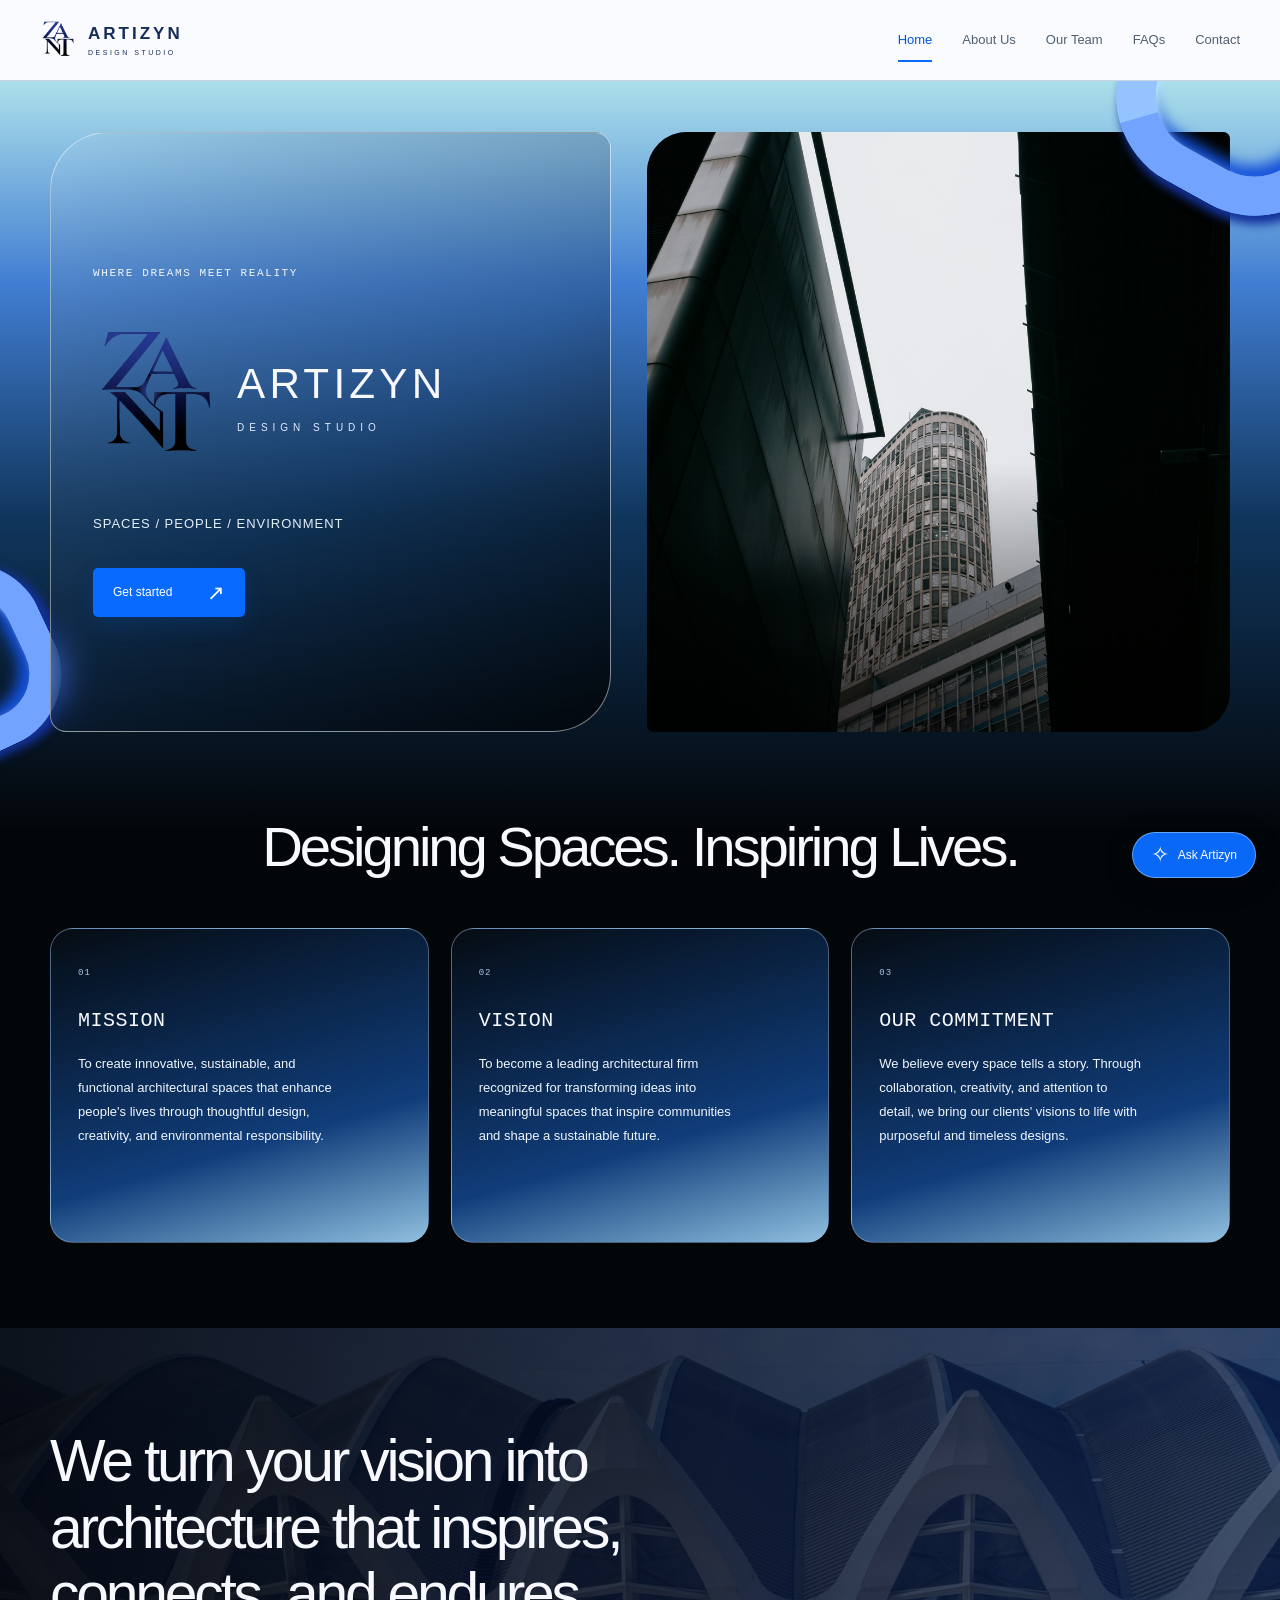
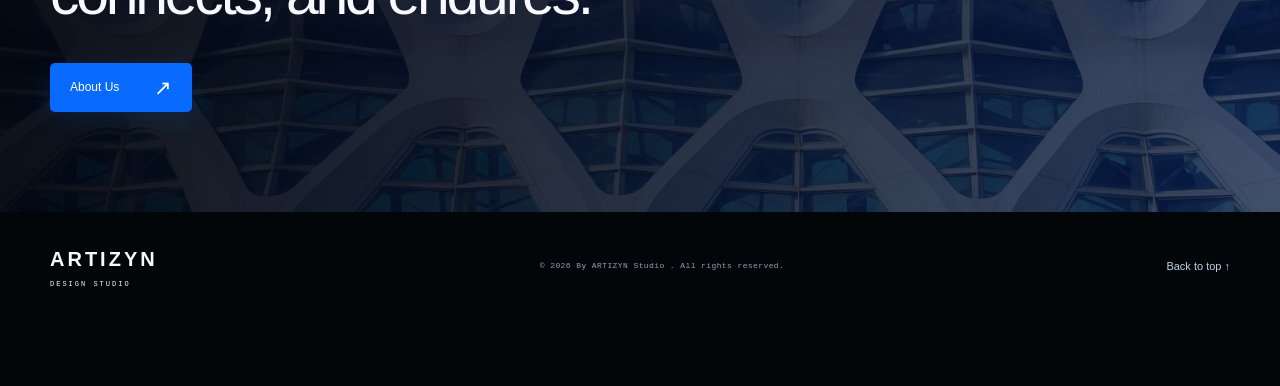
==== index.html @ 1517cb16 "Add files via upload" ====
<!doctype html>
<html lang="en">
<head>
  <meta charset="UTF-8">
  <meta name="viewport" content="width=device-width, initial-scale=1">
  <meta name="description" content="ARTIZYN Design Studio. Designing Spaces. Inspiring Lives.">
  <title>Home | ARTIZYN Design Studio</title>
  <link rel="icon" href="assets/344285221e7c3db9e5a2c0e0a486cc6c.png">
  <link rel="stylesheet" href="styles.css">
  <script src="script.js" defer></script>
</head>
<body>
  <a href="#main" class="skip-link">Skip to content</a>
  <header class="site-header"><div class="nav-wrap">
    <a href="index.html" class="studio-logo" aria-label="ARTIZYN Design Studio home"><img src="assets/344285221e7c3db9e5a2c0e0a486cc6c.png" alt="" class="" loading="eager"><span>ARTIZYN<small>DESIGN STUDIO</small></span></a>
    <button type="button" class="menu-toggle" aria-expanded="false" aria-controls="navigation">Menu <span aria-hidden="true">＋</span></button>
    <nav id="navigation" aria-label="Main navigation"><a href="index.html" class="active" aria-current="page">Home</a><a href="about.html">About Us</a><a href="team.html">Our Team</a><a href="faqs.html">FAQs</a><a href="contact.html">Contact</a></nav>
  </div></header>
  <main id="main">
<section class="hero home-hero"><div class="hero-glow" aria-hidden="true"></div><div class="blue-loop loop-one" aria-hidden="true"></div><div class="blue-loop loop-two" aria-hidden="true"></div>
  <div class="hero-layout container">
    <div class="hero-card"><p class="eyebrow">WHERE DREAMS MEET REALITY</p><div class="studio-wordmark"><img src="assets/344285221e7c3db9e5a2c0e0a486cc6c.png" alt="Artizyn monogram" class="" loading="eager"><div><h1>ARTIZYN</h1><p>DESIGN STUDIO</p></div></div><p class="hero-description">SPACES / PEOPLE / ENVIRONMENT</p><a class="button button-blue" href="about.html">Get started<span aria-hidden="true">↗</span></a></div>
    <figure class="hero-image"><img src="assets/49edb417841aae262f626a16a9c763dc.jpg" alt="Upward view of architecture framed by surrounding buildings" class="" loading="eager"></figure>
  </div>
  <section class="intro container" aria-labelledby="home-intro"><h2 id="home-intro">Designing Spaces. Inspiring Lives.</h2><div class="values-grid">
    <article class="glass-card"><span class="card-number">01</span><h3>MISSION</h3><p>To create innovative, sustainable, and functional architectural spaces that enhance people&#x27;s lives through thoughtful design, creativity, and environmental responsibility.</p></article>
    <article class="glass-card"><span class="card-number">02</span><h3>VISION</h3><p>To become a leading architectural firm recognized for transforming ideas into meaningful spaces that inspire communities and shape a sustainable future.</p></article>
    <article class="glass-card"><span class="card-number">03</span><h3>OUR COMMITMENT</h3><p>We believe every space tells a story. Through collaboration, creativity, and attention to detail, we bring our clients&#x27; visions to life with purposeful and timeless designs.</p></article>
  </div></section>
</section>
<section class="home-statement"><div class="statement-image"><img src="assets/d022414d84f04f4055fe163763dd8db2.jpg" alt="Sculptural architectural facade" class="" loading="lazy"></div><div class="container"><h2>We turn your vision into architecture that inspires, connects, and endures.</h2><a href="about.html" class="button button-blue">About Us <span aria-hidden="true">↗</span></a></div></section>
</main>
  <footer class="container site-footer"><a href="index.html" class="footer-wordmark">ARTIZYN<span>DESIGN STUDIO</span></a><p>© 2026 By ARTIZYN Studio . All rights reserved.</p><a href="#main" class="back-top">Back to top ↑</a></footer>
  <div class="assistant-panel" id="assistant-panel" hidden><div class="assistant-header"><strong>Artizyn</strong><button id="assistant-close" type="button" aria-label="Close Artizyn assistant">×</button></div><iframe id="assistant-frame" title="Artizyn AI Agent and Design Helper" data-src="https://agent.jotform.com/01a19ae77b0070008f9f59770c9044ddc008/canva-chatbot-bubble" referrerpolicy="strict-origin-when-cross-origin"></iframe><a href="https://agent.jotform.com/01a19ae77b0070008f9f59770c9044ddc008/canva-chatbot-bubble" target="_blank" rel="noopener noreferrer" class="assistant-link">Open assistant in a new tab ↗</a></div>
  <button class="assistant-toggle" id="assistant-toggle" type="button" aria-expanded="false" aria-controls="assistant-panel"><span aria-hidden="true">✧</span> Ask Artizyn</button>
  <dialog id="project-dialog" aria-labelledby="dialog-title"><div class="dialog-header"><h2 id="dialog-title">Selected Works</h2><button id="dialog-close" type="button" aria-label="Close project image">Close ×</button></div><img id="dialog-image" alt=""><p id="dialog-address"></p></dialog>
</body>
</html>
---- styles.css ----
@charset "UTF-8";
:root{--black:#030609;--blue:#086aff;--ice:#b4e4ee;--white:#f7f9ff;--muted:#a5b5c8;--line:#ffffff26;--font:Arial,Helvetica,sans-serif;--mono:'Courier New',monospace}
*{box-sizing:border-box}html{scroll-behavior:smooth;scroll-padding-top:85px}body{margin:0;background:var(--black);color:var(--white);font-family:var(--font);font-size:15px;line-height:1.7}button,input,textarea,select{font:inherit}button,a{-webkit-tap-highlight-color:transparent}button{cursor:pointer;touch-action:manipulation}a{color:inherit;text-decoration:none}a:focus-visible,button:focus-visible,summary:focus-visible,input:focus-visible,select:focus-visible,textarea:focus-visible{outline:3px solid #82c8ff;outline-offset:5px}img{display:block;max-width:100%}p,h1,h2,h3,figure{margin:0}button{color:inherit}h1,h2,h3{line-height:1.05;letter-spacing:-.055em;font-weight:400}h2{font-size:clamp(42px,4.6vw,66px)}strong{font-weight:700}.container{width:min(1180px,calc(100% - 100px));margin-inline:auto}.eyebrow{font-family:var(--mono);font-size:10px;letter-spacing:1.6px;line-height:1.5}.small-line{width:24px;height:1px;background:#c8f0ff;display:inline-block;vertical-align:middle;margin-right:8px}.site-header{height:80px;position:sticky;top:0;z-index:30;background:#f9fbff;color:#122032;box-shadow:0 1px 0 #c8d4df}.nav-wrap{width:min(1280px,calc(100% - 80px));height:100%;margin:auto;display:flex;align-items:center;justify-content:space-between;gap:25px}.logo{font-size:29px;font-weight:700;letter-spacing:-1.5px;line-height:1}.logo span{color:var(--blue)}nav{display:flex;align-items:center;gap:30px}nav a{font-size:13px;color:#506071;position:relative}nav a:hover,nav a.active{color:#0057d4}nav a.active:not(.nav-contact)::after{content:'';position:absolute;bottom:-11px;left:0;right:0;height:2px;background:var(--blue)}nav a.nav-contact{padding:11px 18px;border:1px solid #bac8d9;color:#14263d}nav a.nav-contact span{margin-left:16px}.menu-toggle{display:none}.hero{position:relative;isolation:isolate;overflow:hidden;padding-top:52px}.hero-glow{position:absolute;z-index:-2;top:0;left:0;right:0;height:780px;background:linear-gradient(180deg,#ade0eb 0%,#417ed2 26%,#10365d 56%,#030609 96%)}.hero-layout{display:grid;grid-template-columns:1fr 1.04fr;gap:36px;position:relative;z-index:1}.hero-card{border:1px solid #ffffff7d;background:linear-gradient(145deg,#d7f1ff27,#122c4a50 55%,#000a);border-radius:58px 16px 58px 16px;padding:43px 42px 25px;display:flex;flex-direction:column;align-items:flex-start;backdrop-filter:blur(15px);min-width:0}.hero h1{font-size:clamp(55px,5.8vw,85px);margin-top:35px;line-height:1.02;letter-spacing:-.06em}.hero h1 strong{display:block}.hero-description{font-size:16px;margin-top:26px;line-height:1.6;color:#e1effb}.button{display:inline-flex;align-items:center;justify-content:space-between;gap:35px;padding:14px 20px;min-height:48px;border:0;font-size:12px;border-radius:5px}.button-blue{background:var(--blue);color:#fff;box-shadow:0 8px 25px #0064ff20}.button:hover{background:#2a83ff}.button span{font-size:21px;line-height:1}.hero .button{margin-top:33px}.hero-bottom{display:flex;align-items:center;justify-content:space-between;width:100%;margin-top:45px;padding-top:18px;border-top:1px solid #ffffff30;font-family:var(--mono);font-size:8px;letter-spacing:1px;color:#c1d4e6}.hero-bottom>span:last-child{font-size:22px}.hero-image{position:relative;min-height:525px;max-height:620px;overflow:hidden;border-radius:40px 7px 40px 7px;background:#122335}.hero-image img{width:100%;height:100%;object-fit:cover;object-position:50% 45%}.hero-image::after{content:'';position:absolute;inset:55% 0 0;background:linear-gradient(transparent,#000b)}.hero-image figcaption{position:absolute;bottom:25px;left:25px;right:25px;z-index:1;font-family:var(--mono);font-size:8px;letter-spacing:1px;display:flex;justify-content:space-between;gap:10px}.blue-loop{width:205px;height:205px;border:39px solid #72a4ff;border-radius:40%;position:absolute;z-index:2;transform:rotate(29deg);box-shadow:inset 5px 5px 8px #c3edff,inset -8px -8px 14px #1451db,7px 6px 10px #13329d;border-top-color:#a1c8ff;border-left-color:#95c3ff;pointer-events:none}.loop-one{top:-113px;right:-85px;width:240px;height:240px}.loop-two{top:490px;left:-135px;transform:rotate(-25deg);width:190px;height:190px;border-width:32px;z-index:0}.intro{padding-top:96px;padding-bottom:85px;text-align:center}.intro>.eyebrow{color:#96b1ce;font-size:9px}.intro h2{margin-top:22px;font-size:clamp(38px,4.4vw,62px)}.blue-text{color:#8bc5ff}.section-intro{max-width:500px;margin:24px auto 0;color:var(--muted);font-size:14px;line-height:1.8}.values-grid{display:grid;grid-template-columns:repeat(3,1fr);gap:22px;margin-top:52px;text-align:left}.glass-card{padding:28px 27px 22px;border:1px solid #a4c1df70;border-radius:23px;background:linear-gradient(164deg,#11274230,#103d7a 65%,#8fbfdf);min-height:315px;position:relative}.card-number{font-family:var(--mono);font-size:9px;letter-spacing:1px;color:#a5c6ee}.glass-card h3{font-size:26px;line-height:1.15;letter-spacing:-.03em;margin-top:26px}.glass-card p{font-size:12px;line-height:1.85;margin-top:20px;color:#eff6ff;max-width:265px}.card-arrow{display:block;text-align:right;margin-top:22px;font-size:21px}.services-banner{position:relative;isolation:isolate;overflow:hidden;min-height:420px;display:flex;align-items:center;border-top:1px solid #273a51;border-bottom:1px solid #3c6980}.facade-background{position:absolute;z-index:-2;inset:0;width:100%;height:100%;object-fit:cover;object-position:center 50%}.services-banner::after{content:'';position:absolute;z-index:-1;inset:0;background:linear-gradient(90deg,#03101be0,#0b2a569c 50%,#07111aa6)}.banner-inner{display:grid;grid-template-columns:1fr 1.4fr .7fr;gap:65px;align-items:center;padding-block:45px}.process-photo{height:245px;width:100%;object-fit:cover;border-radius:24px 65px 24px 65px;transform:rotate(-3deg);border:1px solid #b6d5e9a0}.banner-inner h2{font-size:clamp(50px,6vw,80px);margin-top:15px}.banner-inner>div>p:last-child{margin-top:20px;color:#d3e6f8;font-family:var(--mono);font-size:12px}.outline-cross{position:relative;width:115px;height:200px;background:linear-gradient(#edfaff44,#1c87ff1f);border:1px solid #b7d7f8a6;border-radius:24px;transform:rotate(15deg)}.outline-cross::before{content:'';position:absolute;width:200px;height:100px;top:49px;left:-44px;background:linear-gradient(#b8d9ff5c,#1262ba30);border:1px solid #bbdcff88;border-radius:20px}.services-content{padding-block:65px 80px}.section-topline{display:flex;justify-content:space-between;gap:20px;font-family:var(--mono);font-size:9px;letter-spacing:1px;border-top:1px solid var(--line);padding-top:17px;color:#9eafc3}.service-layout{display:grid;grid-template-columns:1fr 1fr;gap:70px;margin-top:40px}.service-selector h2{font-size:43px}.service-buttons{display:flex;flex-direction:column;gap:14px;margin-top:38px}.service-button{display:flex;align-items:center;gap:16px;justify-content:flex-start;background:#101a27;color:#b9c7d8;border:1px solid #293e58;padding:16px 19px;font-size:12px;border-radius:30px;text-align:left;min-height:55px}.service-button>span:first-child{font-family:var(--mono);font-size:9px;opacity:.7}.service-button>span:last-child{margin-left:auto;font-size:18px}.service-button.active,.service-button:hover{background:linear-gradient(100deg,#1562e4,#64a6ef);color:#fff;border-color:#a8cfff}.service-detail{border:1px solid #263d54;border-radius:24px;overflow:hidden;background:#091420;min-width:0}.service-detail>img{width:100%;height:230px;object-fit:cover}.service-detail-copy{padding:25px}.service-detail-copy .eyebrow{font-size:9px;color:#a9cfff}.service-detail h3{font-size:27px;margin-top:13px;letter-spacing:-.025em}.service-detail-copy>p:not(.eyebrow){font-size:12px;color:#acbfd3;line-height:1.8;margin-top:16px;min-height:87px}.text-link{display:inline-flex;align-items:center;gap:30px;font-size:12px;border-bottom:1px solid #7fa7d2;padding-bottom:6px;margin-top:22px}.text-link:hover{color:#9dcaff}.team-section{background:linear-gradient(180deg,#a7dce8 0,#397ed6 24%,#12335b 60%,#030609 98%);padding-block:55px 65px}.team-section .section-topline{border-color:#ffffff50;color:#e1f2ff}.section-heading{display:flex;justify-content:space-between;align-items:flex-end;margin-top:30px;gap:25px}.section-heading>p{font-size:12px;color:#deecfa}.team-grid{display:grid;grid-template-columns:repeat(4,1fr);gap:25px;margin-top:40px}.team-portrait{height:235px;position:relative;overflow:hidden;border-radius:26px 26px 5px 5px;background:linear-gradient(145deg,#c4e4ff,#397bde 65%,#13366f);border:1px solid #b5daff8c;display:grid;place-items:center}.team-portrait::after{content:'';position:absolute;width:145px;height:145px;border:1px solid #ffffff3a;border-radius:40%;transform:rotate(45deg);bottom:-75px;left:-45px}.team-monogram{font-size:100px;color:#ffffffd1;font-weight:400;letter-spacing:-.07em;line-height:1}.member-number{position:absolute;bottom:17px;left:18px;font-size:8px;font-family:var(--mono);letter-spacing:1px;color:#e3f3ff}.portrait-two{background:linear-gradient(145deg,#c9d3ff,#657bdd 65%,#253d85)}.portrait-three{background:linear-gradient(145deg,#bae8eb,#2e9fbb 65%,#125169)}.portrait-four{background:linear-gradient(145deg,#c5d8ff,#558ed7 65%,#1d3c76)}.team-card h3{font-size:20px;line-height:1.2;letter-spacing:-.03em;margin-top:20px}.team-card>p{color:#adbed2;font-size:12px;margin-top:7px}.faq-section{padding-block:70px 90px}.faq-layout{display:grid;grid-template-columns:.8fr 1.2fr;gap:100px}.faq-layout .eyebrow{color:#90aeca;font-size:9px}.faq-layout h2{margin-top:23px;font-size:56px}.faq-intro{font-size:13px;color:var(--muted);margin-top:25px}.faq-list{border-top:1px solid var(--line)}details{border-bottom:1px solid var(--line)}summary{cursor:pointer;display:flex;align-items:center;justify-content:space-between;gap:25px;padding:23px 0;font-size:14px;line-height:1.6;list-style:none}summary::-webkit-details-marker{display:none}.faq-icon{font-size:25px;color:#9bc8ff;flex-shrink:0}details[open] .faq-icon{transform:rotate(45deg)}details p{color:var(--muted);font-size:12px;line-height:1.9;padding:0 35px 24px 0;max-width:550px}.contact-section{position:relative;isolation:isolate;overflow:hidden;border-top:1px solid #304868;background:linear-gradient(145deg,#091929,#124fa8 55%,#9ccfdf);padding-block:70px}.contact-layout{display:grid;grid-template-columns:1fr 1fr;gap:85px;align-items:start}.contact-copy .eyebrow{font-size:9px;color:#b8d8f9}.contact-copy h2{font-size:clamp(45px,4.8vw,67px);line-height:1.05;margin-top:25px}.contact-copy>p:not(.eyebrow){font-size:13px;color:#c5dbf2;line-height:1.9;margin-top:25px}.contact-meta{font-family:var(--mono);font-size:9px;display:flex;flex-direction:column;gap:4px;color:#b7d2ef;margin-top:42px}.contact-copy p.contact-note{font-size:11px;max-width:290px;margin-top:35px;color:#d3e2f3}.contact-loop{left:-130px;bottom:-170px;z-index:-1;width:350px;height:350px;opacity:.35}.contact-form-wrap{background:#06162de6;border:1px solid #b1d5ff70;backdrop-filter:blur(10px);border-radius:28px;padding:32px;min-width:0}.contact-form-wrap h3{font-size:27px;letter-spacing:-.03em;margin-bottom:28px}.form-row{display:grid;grid-template-columns:1fr 1fr;gap:14px}.field{margin-bottom:18px;min-width:0}.field label{display:block;font-size:11px;color:#d2e6fd;margin-bottom:7px}.field label span{color:#8ebfff}.field input,.field select,.field textarea{width:100%;min-width:0;display:block;background:#071c34;border:1px solid #3f638c;border-radius:5px;padding:11px 12px;color:#f4f8ff;font-size:12px;min-height:43px}.field input::placeholder,.field textarea::placeholder{color:#9cb2ca;opacity:1}.field textarea{resize:vertical;min-height:115px}.field select option{color:#fff;background:#071c34}.contact-form-wrap .button{width:100%}.form-note{font-size:10px;color:#b4c7dc;line-height:1.8;margin-top:14px}.enquiry-result[hidden],.draft-actions a[hidden]{display:none}.enquiry-result{border-top:1px solid #426487;margin-top:25px;padding-top:25px}.enquiry-result .eyebrow{font-size:9px;color:#a6cfff}.enquiry-result h3{margin:12px 0}.enquiry-result>p:not(.eyebrow){font-size:12px;color:#bed2e7}.enquiry-result pre{font-family:var(--mono);font-size:11px;white-space:pre-wrap;overflow-wrap:anywhere;background:#030f22;padding:18px;border-radius:6px;color:#d6e7fa;max-height:300px;overflow:auto}.draft-actions{display:flex;gap:9px;flex-wrap:wrap}.draft-actions>button,.draft-actions>a{padding:8px 12px;border:1px solid #718dac;background:transparent;color:#fff;font-size:11px;min-height:40px;border-radius:5px}.enquiry-result #draft-status{font-size:10px;margin-top:12px}footer{display:flex;align-items:center;justify-content:space-between;gap:25px;padding-block:30px}footer .logo{font-size:26px}footer>p{font-family:var(--mono);font-size:8px;color:#8fa2b7;letter-spacing:1px}footer>p>span{margin:0 10px}.back-top{font-size:11px;color:#bad1e9}.skip-link{position:fixed;top:-100px;left:20px;z-index:100;background:white;color:#0648b3;padding:12px 20px}.skip-link:focus{top:10px}
@media(min-width:1500px){.hero-layout{gap:50px}.hero-card{padding-top:50px}.hero h1{font-size:86px}}
@media(max-width:1100px){.container{width:calc(100% - 60px)}.nav-wrap{width:calc(100% - 60px)}nav{gap:22px}.hero-layout{gap:25px}.hero-card{padding:35px 30px 23px}.hero h1{font-size:68px}.hero .eyebrow{font-size:8px}.hero-image{min-height:500px}.hero-bottom{font-size:7px}.hero-image figcaption{font-size:7px}.service-layout{gap:35px}.service-selector h2{font-size:38px}.team-grid{gap:18px}.team-portrait{height:200px}.team-card h3{font-size:18px}.faq-layout{gap:55px}.contact-layout{gap:45px}.contact-form-wrap{padding:26px}.banner-inner{gap:40px}.outline-cross{transform:scale(.8) rotate(15deg)}}
@media(max-width:760px){html{scroll-padding-top:85px}.container{width:calc(100% - 36px)}.site-header{height:70px}.nav-wrap{width:calc(100% - 36px)}.logo{font-size:27px}.menu-toggle{display:flex;align-items:center;gap:14px;border:1px solid #b0bfd1;background:none;color:#182e4b;font-size:12px;padding:7px 10px;min-height:38px}nav{display:none;position:absolute;top:70px;left:0;right:0;background:#f9fbff;padding:12px 18px 22px;box-shadow:0 10px 20px #0003;gap:0}nav.open{display:flex;flex-direction:column;align-items:stretch}nav a{font-size:14px;padding:12px}nav a.active:not(.nav-contact)::after{display:none}nav a.nav-contact{margin-top:7px;padding:12px}.hero{padding-top:25px}.hero-glow{height:1000px}.hero-layout{grid-template-columns:1fr;gap:22px}.hero-card{border-radius:40px 12px 40px 12px;padding:31px 26px 22px;backdrop-filter:none}.hero h1{font-size:clamp(52px,13.7vw,76px);margin-top:27px}.hero .eyebrow{font-size:8px;letter-spacing:1px}.hero-description{font-size:15px;margin-top:22px}.hero .button{margin-top:26px}.hero-bottom{margin-top:28px;font-size:7px}.hero-image{height:365px;min-height:0;border-radius:30px 7px 30px 7px}.hero-image img{object-position:50% 50%}.hero-image figcaption{left:20px;right:20px;bottom:20px;font-size:7px}.loop-one{width:140px;height:140px;right:-90px;top:-70px;border-width:24px}.loop-two{top:780px;width:130px;height:130px;left:-98px;border-width:23px}.intro{padding-top:58px;padding-bottom:50px}.intro>.eyebrow{font-size:8px}.intro h2{font-size:39px;margin-top:20px}.section-intro{font-size:13px;margin-top:20px;max-width:320px}.values-grid{grid-template-columns:1fr;gap:17px;margin-top:32px}.glass-card{padding:25px;min-height:0}.glass-card h3{font-size:27px;margin-top:22px}.glass-card h3 br{display:none}.glass-card p{max-width:none;font-size:12px;margin-top:16px}.card-arrow{margin-top:12px}.services-banner{min-height:440px}.banner-inner{grid-template-columns:1fr 1.6fr;gap:20px;padding-block:40px}.process-photo{height:200px;border-radius:20px 40px 20px 40px}.banner-inner .eyebrow{font-size:8px}.banner-inner h2{font-size:48px}.banner-inner>div>p:last-child{font-size:10px}.outline-cross{display:none}.services-content{padding-block:40px 50px}.section-topline{font-size:8px;letter-spacing:.7px;gap:15px}.section-topline>span:last-child{text-align:right}.service-layout{grid-template-columns:1fr;gap:25px;margin-top:30px}.service-selector h2{font-size:38px}.service-buttons{margin-top:28px;gap:11px}.service-button{font-size:12px;gap:12px;padding:14px 16px}.service-detail>img{height:230px}.service-detail-copy{padding:24px}.service-detail-copy>p:not(.eyebrow){min-height:0}.team-section{padding-block:40px}.section-heading{display:block;margin-top:27px}.section-heading h2{font-size:42px}.section-heading>p{font-size:12px;margin-top:16px}.team-grid{grid-template-columns:1fr 1fr;gap:28px 15px;margin-top:30px}.team-portrait{height:180px;border-radius:22px 22px 5px 5px}.team-monogram{font-size:83px}.member-number{font-size:7px;left:13px;bottom:12px}.team-card h3{font-size:17px;margin-top:14px;line-height:1.3;overflow-wrap:anywhere}.team-card>p{font-size:11px;margin-top:5px}.faq-section{padding-block:45px 50px}.faq-layout{grid-template-columns:1fr;gap:30px}.faq-layout h2{font-size:46px;margin-top:20px}.faq-intro{margin-top:20px}.faq-layout>.faq-list{margin-top:5px}summary{padding-block:21px;font-size:13px;gap:20px}details p{font-size:12px;padding-right:10px}.contact-section{padding-block:45px}.contact-layout{grid-template-columns:1fr;gap:35px}.contact-copy h2{font-size:48px}.contact-copy>p:not(.eyebrow){font-size:13px;margin-top:22px}.contact-meta{margin-top:26px}.contact-copy p.contact-note{max-width:none;margin-top:22px}.contact-form-wrap{padding:24px 20px;border-radius:23px}.contact-form-wrap h3{font-size:27px}.form-row{grid-template-columns:1fr;gap:0}.field input,.field select,.field textarea{font-size:16px}.field label{font-size:12px}.contact-loop{opacity:.15}footer{flex-wrap:wrap;padding-block:25px;gap:20px}footer>p{order:3;width:100%;font-size:7px;line-height:1.8}footer>p>span{margin:0 6px}.back-top{margin-left:auto}}
@media(prefers-reduced-motion:reduce){html{scroll-behavior:auto}*,*::before,*::after{animation:none!important;transition:none!important}}

/* Artizyn content integrated with the original Architrexx visual system. */
.studio-logo{display:flex;align-items:center;gap:12px;color:#162c58;line-height:1;flex-shrink:0}.studio-logo>img{height:46px;width:36px;object-fit:contain}.studio-logo>span{font-size:17px;letter-spacing:3px;font-weight:600}.studio-logo small{display:block;font-size:7px;letter-spacing:2.5px;margin-top:7px;font-weight:400}.home-hero .hero-card{justify-content:center;min-height:540px}.home-hero .hero-card>.eyebrow{font-size:11px;color:#f1f7ff}.studio-wordmark{display:flex;align-items:center;gap:18px;width:100%;margin:35px 0 12px}.studio-wordmark>img{width:126px;height:160px;object-fit:contain}.home-hero h1{font-size:clamp(32px,3.3vw,46px);letter-spacing:.1em;line-height:1.3;margin:0}.studio-wordmark>div>p{font-size:10px;letter-spacing:5px;color:#e0edff;margin-top:7px}.home-hero .hero-description{font-size:13px;letter-spacing:1px}.home-hero .hero-image{max-height:600px}.home-hero .intro{padding-top:85px}.home-hero .intro h2{max-width:850px;margin:0 auto}.home-hero .glass-card h3{font-family:var(--mono);font-size:20px;letter-spacing:.025em}.home-hero .glass-card p{font-size:13px}.home-statement{position:relative;isolation:isolate;padding:100px 0;overflow:hidden}.statement-image{position:absolute;inset:0;z-index:-2}.statement-image img{height:100%;width:100%;object-fit:cover}.home-statement::after{content:'';position:absolute;inset:0;z-index:-1;background:linear-gradient(90deg,#020710ef,#071e44b3)}.home-statement h2{max-width:800px;line-height:1.13}.home-statement .button{margin-top:35px}.site-footer{padding-bottom:95px}.footer-wordmark{font-size:20px;font-weight:600;letter-spacing:3px}.footer-wordmark>span{display:block;font-family:var(--mono);font-size:7px;letter-spacing:2px;font-weight:400;margin-top:3px}.site-footer>p{max-width:470px;line-height:1.7;letter-spacing:.4px}.about-banner{position:relative;isolation:isolate;overflow:hidden;padding:80px 0 90px}.about-background{position:absolute;inset:0;z-index:-2}.about-background img{width:100%;height:100%;object-fit:cover}.about-banner::after{content:'';position:absolute;inset:0;z-index:-1;background:linear-gradient(90deg,#03101beb,#0a3164c7)}.about-banner h1{font-size:clamp(48px,5.6vw,78px);max-width:850px;line-height:1.05;margin-top:23px}.about-story{max-width:665px;color:#e1edfb;font-size:16px;line-height:1.9;margin-top:30px}.about-banner .button{margin-top:30px}.packages-section{padding:65px 0 75px;background:linear-gradient(180deg,#030609,#0b2f66 60%,#1c579a)}.packages-section .section-heading{align-items:flex-start}.packages-section .section-heading>p{max-width:360px;font-size:13px}.package-grid{display:grid;grid-template-columns:repeat(3,1fr);gap:24px;margin-top:40px}.package-card{padding:30px;border:1px solid #a6c7e27d;border-radius:22px;background:linear-gradient(145deg,#1a4b9f30,#83b4dd40);display:flex;flex-direction:column}.package-card h3{font-family:var(--mono);font-size:17px;letter-spacing:.4px}.package-card ul{font-size:13px;color:#d8e9ff;padding-left:18px;line-height:1.9;margin:30px 0 10px}.package-card li+li{margin-top:10px}.package-card .text-link{align-self:flex-start;margin-top:auto;padding-top:25px}.selected-section{padding:60px 0 70px}.selected-section h2{margin-top:30px}.work-grid{display:grid;grid-template-columns:repeat(3,1fr);gap:27px;margin-top:40px}.work-category-image{position:relative;display:block;border-radius:22px;overflow:hidden;background:#152333}.work-category-image img{height:290px;width:100%;object-fit:cover;transition:transform .3s}.work-category-image:hover img{transform:scale(1.03)}.work-category-image>span{position:absolute;bottom:16px;right:16px;background:#066aff;width:38px;height:38px;border-radius:50%;display:grid;place-items:center;font-size:21px}.work-category h3{font-size:25px;margin-top:23px}.work-category p{color:#b2c1d4;font-size:13px;line-height:1.9;margin-top:18px}.team-page{position:relative;isolation:isolate;padding-top:60px;padding-bottom:75px}.team-background{position:absolute;inset:0;z-index:-1;opacity:.17;overflow:hidden}.team-background img{width:100%;height:100%;object-fit:cover}.team-page h1{font-size:clamp(52px,6vw,80px);margin-top:24px}.team-page .team-grid{margin-top:45px}.team-page .team-portrait{height:270px;border-radius:110px 110px 4px 4px}.team-portrait>img{width:100%;height:100%;object-fit:contain;object-position:bottom;position:relative;z-index:1}.team-card h2{font-size:23px;line-height:1.3;letter-spacing:-.03em;margin-top:24px}.team-page .team-card>p{font-size:13px;color:#e0eafb;line-height:1.9;margin-top:15px}.studio-insights{padding:55px 0 70px}.insights-lead{font-size:23px;line-height:1.6;max-width:900px;margin-top:35px}.studio-insights>p:not(.insights-lead){color:#adbed2;font-size:14px;margin-top:20px}.studio-insights video{display:block;margin-top:35px;width:100%;max-height:620px;background:#091321;border-radius:24px}.testimonials-section{padding:65px 0 75px;background:linear-gradient(180deg,#86bde0,#175bb9 40%,#061222 95%)}.testimonials-section h1{font-size:clamp(42px,5vw,68px);max-width:1100px;margin-top:25px;line-height:1.1}.quotes-grid{display:grid;grid-template-columns:repeat(3,1fr);gap:32px;margin-top:42px}.quote-card{border-top:1px solid #b5d9ff80;padding-top:10px}.quote-mark{font-family:Georgia,serif;font-size:72px;line-height:1;color:#b8d9ff}.quote-card blockquote{margin:0;font-size:14px;line-height:1.95;color:#ecf4ff}.quote-card figcaption{font-size:11px;font-family:var(--mono);font-weight:600;margin-top:24px;color:#b7d7ff}.faq-layout h2{font-size:48px;line-height:1.1}.faq-layout .text-link{line-height:1.7;gap:15px}.faq-contacts{background:#0b1d35;padding:48px 0}.faq-contacts h2{font-size:35px;max-width:750px}.faq-contact-grid{display:grid;grid-template-columns:1fr 1.1fr .6fr;gap:35px;margin-top:35px;font-size:13px;color:#c7e1ff;line-height:2}.faq-contacts .text-link{margin-top:30px}.faq-cta{display:grid;grid-template-columns:1fr 1fr;gap:65px;align-items:center;padding-block:70px}.faq-cta h2{font-size:60px;line-height:1.1}.faq-cta .button{margin-top:30px}.faq-cta>img{width:100%;height:370px;object-fit:cover;border-radius:30px}.contact-page{min-height:650px;padding-top:65px}.contact-page h1{font-size:clamp(48px,5.6vw,76px);margin-top:25px;line-height:1.05}.contact-information{margin-top:40px;font-size:16px;color:#edf4ff;line-height:1.8}.contact-information>p{max-width:390px;margin-bottom:28px}.contact-information>a{display:block;width:fit-content;font-size:14px}.contact-email{margin-top:25px;overflow-wrap:anywhere}.social-links{display:flex;flex-wrap:wrap;gap:10px 20px;margin-top:30px}.social-links>a{font-size:11px;border-bottom:1px solid #9cc7f87a}.contact-page .contact-form-wrap>form>h2{font-size:32px}.form-intro{color:#c4d8ef;font-size:12px;margin-top:12px;margin-bottom:25px;overflow-wrap:anywhere}.bible-quote{padding-block:65px;text-align:center;max-width:900px}.bible-quote blockquote{font-family:Georgia,serif;font-size:27px;line-height:1.5;margin:0}.bible-quote>p{margin-top:20px;color:#a9bfd5;font-size:13px}.portfolio-intro{padding:35px 0 30px}.portfolio-intro>.text-link{margin-top:0}.portfolio-intro>.eyebrow{margin-top:40px;color:#8cb5e7}.portfolio-intro h1{font-size:clamp(62px,7vw,94px);margin-top:16px}.portfolio-intro>p:not(.eyebrow){color:#afc3dd;font-size:16px;max-width:850px;margin-top:25px}.portfolio-tabs{display:flex;justify-content:flex-start;gap:10px;margin-top:30px;flex-wrap:wrap}.portfolio-tabs a{padding:8px 18px;border:1px solid #466282;border-radius:25px;color:#afc3dd;font-size:12px}.portfolio-tabs a.active{background:#096aff;color:#fff;border-color:#096aff}.portfolio-tabs a.active::after{display:none!important}.portfolio-grid{display:grid;grid-template-columns:repeat(2,1fr);gap:55px 35px;padding:20px 0 75px}.project-card{min-width:0}.project-image{display:block;position:relative;width:100%;padding:18px;background:linear-gradient(155deg,#122742,#08101c);border:1px solid #375572;border-radius:25px;overflow:hidden;min-width:0}.project-image>img{width:100%;height:390px;object-fit:contain;transition:transform .3s}.project-image:hover>img{transform:scale(1.02)}.project-image>span{position:absolute;bottom:16px;right:16px;border-radius:50%;width:38px;height:38px;display:grid;place-items:center;font-size:22px;background:#076aff}.project-caption{display:flex;gap:20px;margin-top:23px}.project-index{font-family:var(--mono);font-size:11px;color:#7ba9dd;padding-top:5px}.project-caption h2{font-size:26px;letter-spacing:-.03em;line-height:1.2}.project-caption p{color:#b9cbe0;font-size:13px;line-height:1.8;margin-top:13px}.assistant-toggle{position:fixed;right:24px;bottom:22px;z-index:35;display:flex;align-items:center;gap:9px;min-height:46px;border:1px solid #a1c9ff9c;border-radius:27px;padding:10px 18px;background:#0968f5;color:#fff;font-size:12px;box-shadow:0 5px 25px #0006}.assistant-toggle>span{font-size:22px;line-height:1}.assistant-panel[hidden]{display:none}.assistant-panel{position:fixed;right:22px;bottom:82px;z-index:40;width:min(390px,calc(100vw - 36px));height:min(590px,calc(100dvh - 120px));border:1px solid #739ad0;border-radius:20px;background:#f8fbff;box-shadow:0 10px 60px #0009;display:flex;flex-direction:column;overflow:hidden}.assistant-header{display:flex;align-items:center;justify-content:space-between;background:#123d8a;color:#fff;padding:12px 18px}.assistant-header strong{font-size:15px}.assistant-header button{font-size:26px;line-height:1;background:none;border:0;color:#fff;min-width:35px;min-height:35px}.assistant-panel iframe{width:100%;flex:1;min-height:0;border:0;background:#f7faff}.assistant-link{font-size:11px;color:#16488e;padding:12px 18px;border-top:1px solid #cedcec}.enquiry-result[hidden]{display:none}.enquiry-result{overflow-wrap:anywhere}dialog{width:min(1050px,94vw);max-height:92dvh;padding:25px;border:1px solid #8fb3d7;border-radius:20px;background:#071729;color:#fff;box-shadow:0 10px 90px #0008}dialog::backdrop{background:#000c}.dialog-header{display:flex;justify-content:space-between;gap:20px;align-items:center;padding-bottom:15px;border-bottom:1px solid #749bc548}.dialog-header h2{font-size:28px;line-height:1.2}.dialog-header button{background:none;border:1px solid #7096be;border-radius:5px;padding:7px 12px;color:#fff;font-size:12px;flex-shrink:0}dialog>img{width:100%;height:65vh;object-fit:contain;margin-block:12px}dialog>p{font-size:13px;color:#c7dcf6;white-space:pre-line}
@media(max-width:1100px){.studio-wordmark{gap:12px}.studio-wordmark>img{width:100px;height:135px}.home-hero h1{font-size:34px;letter-spacing:.07em}.studio-wordmark>div>p{font-size:8px;letter-spacing:3px}.home-hero .hero-description{font-size:11px}.home-hero .hero-card>.eyebrow{font-size:9px}.team-page .team-portrait{height:220px}.team-card h2{font-size:21px}.package-card{padding:25px}.project-image>img{height:330px}.site-footer>p{font-size:7px}.faq-cta h2{font-size:48px}}
@media(max-width:760px){.studio-logo{gap:9px}.studio-logo>img{height:38px;width:30px}.studio-logo>span{font-size:14px;letter-spacing:2px}.studio-logo small{font-size:6px;letter-spacing:1.7px}.home-hero .hero-card{min-height:390px;padding:30px 24px}.studio-wordmark{gap:14px;justify-content:center;margin:30px 0 12px}.studio-wordmark>img{width:90px;height:118px}.home-hero h1{font-size:31px;letter-spacing:.065em}.studio-wordmark>div>p{font-size:8px;letter-spacing:2.4px}.home-hero .hero-description{font-size:10px;letter-spacing:.5px;align-self:center;margin-top:20px}.home-hero .hero-card>.eyebrow{font-size:9px;letter-spacing:1px}.home-hero .hero-card .button{align-self:center}.home-hero .hero-image{height:380px}.home-hero .intro{padding-top:50px}.home-hero .intro h2{font-size:39px}.home-hero .glass-card h3{font-size:18px}.home-hero .glass-card p{font-size:13px}.home-statement{padding:65px 0}.home-statement h2{font-size:40px}.about-banner{padding:45px 0 55px}.about-banner h1{font-size:47px;margin-top:20px}.about-story{font-size:14px;line-height:1.85;margin-top:25px}.packages-section{padding-block:40px 45px}.packages-section .section-heading h2{font-size:41px}.packages-section .section-heading>p{font-size:13px;margin-top:20px}.package-grid{grid-template-columns:1fr;gap:18px;margin-top:30px}.package-card h3{font-size:18px}.package-card ul{margin-top:24px}.selected-section{padding-block:40px 50px}.selected-section h2{font-size:41px;margin-top:25px}.work-grid{grid-template-columns:1fr;gap:38px;margin-top:30px}.work-category-image img{height:300px}.work-category h3{font-size:27px}.work-category p{font-size:13px}.team-page{padding-top:40px}.team-page h1{font-size:47px;margin-top:20px}.team-page .team-grid{margin-top:30px;gap:30px 17px}.team-page .team-portrait{height:185px;border-radius:90px 90px 4px 4px}.team-card h2{font-size:19px;line-height:1.3;margin-top:18px;overflow-wrap:anywhere}.team-page .team-card>p{font-size:12px;line-height:1.8;margin-top:12px}.studio-insights{padding-block:35px 50px}.insights-lead{font-size:20px;line-height:1.65;margin-top:28px}.studio-insights video{border-radius:15px;margin-top:28px}.testimonials-section{padding-block:40px 50px}.testimonials-section h1{font-size:40px;margin-top:25px}.quotes-grid{grid-template-columns:1fr;gap:30px;margin-top:32px}.quote-card blockquote{font-size:14px}.quote-card figcaption{font-size:11px}.faq-layout h2{font-size:43px}.faq-contacts{padding-block:35px}.faq-contacts h2{font-size:31px}.faq-contact-grid{grid-template-columns:1fr;gap:20px;font-size:13px;margin-top:25px}.faq-cta{grid-template-columns:1fr;gap:30px;padding-block:45px}.faq-cta h2{font-size:45px}.faq-cta>img{height:290px}.contact-page{padding-top:40px}.contact-page h1{font-size:51px}.contact-information{margin-top:30px}.contact-information>p{font-size:16px}.contact-information>a{font-size:13px}.contact-page .contact-form-wrap>form>h2{font-size:32px}.bible-quote{padding-block:45px}.bible-quote blockquote{font-size:24px;line-height:1.6}.portfolio-intro{padding-top:25px}.portfolio-intro h1{font-size:58px;overflow-wrap:anywhere}.portfolio-intro>p:not(.eyebrow){font-size:14px;margin-top:20px}.portfolio-intro>.eyebrow{margin-top:30px;font-size:9px}.portfolio-tabs{gap:7px;margin-top:25px}.portfolio-tabs a{font-size:11px;padding:8px 12px}.portfolio-grid{grid-template-columns:1fr;gap:36px;padding-bottom:50px}.project-image{padding:12px;border-radius:20px}.project-image>img{height:330px}.project-caption{gap:15px;margin-top:20px}.project-caption h2{font-size:25px}.project-caption p{font-size:13px}.assistant-toggle{right:16px;bottom:16px;min-height:44px;padding:9px 15px;font-size:11px}.assistant-panel{right:18px;bottom:73px;height:min(570px,calc(100dvh - 100px))}.site-footer{padding-bottom:90px}.site-footer .footer-wordmark{font-size:18px}.site-footer>p{font-size:8px;line-height:1.7}.dialog-header h2{font-size:23px}.dialog-header{gap:12px}dialog{padding:18px}dialog>img{height:55vh}}
@media(max-width:360px){.studio-wordmark{gap:9px}.studio-wordmark>img{width:75px;height:100px}.home-hero h1{font-size:28px}.team-page .team-portrait{height:155px}.home-hero .hero-card{padding-inline:20px}.home-hero .hero-card>.eyebrow{font-size:8px}}
@media(prefers-reduced-motion:reduce){.project-image>img,.work-category-image img{transition:none}}

/* Expandable, clearly identified concept profiles for the existing projects. */
.portfolio-grid{align-items:start}
.project-details{margin-top:24px;border:1px solid #35516e;border-radius:16px;background:#081524;overflow:hidden}
.project-details>summary{padding:17px 20px;color:#c7e1ff;gap:15px;font-size:13px;line-height:1.5;min-height:76px}
.project-details>summary:hover{background:#122b47}
.project-details>summary:focus-visible{outline-offset:-4px;border-radius:14px}
.details-label{display:flex;flex-direction:column;gap:5px}
.details-label small{font-family:var(--mono);font-size:9px;letter-spacing:.7px;font-weight:400;color:#91b6df}
.details-toggle{font-size:24px;line-height:1;flex-shrink:0;color:#91c4ff}
.project-details[open]>summary{border-bottom:1px solid #35516e}
.project-details[open] .details-toggle{transform:rotate(45deg)}
.project-detail-body{padding:21px}
.project-details .proposal-note{padding:12px 14px;margin:0;background:#102b47;border-left:2px solid #76b9ff;border-radius:3px;color:#b9d2ed;font-size:11px;line-height:1.8;max-width:none}
.proposal-note strong{color:#e5f2ff;font-weight:600}
.project-metrics{display:grid;grid-template-columns:repeat(2,minmax(0,1fr));gap:19px 22px;margin:25px 0 28px}
.project-metrics>div{min-width:0}
.project-metrics .metric-wide{grid-column:1/-1}
.project-metrics dt{font-family:var(--mono);font-size:9px;line-height:1.7;letter-spacing:.5px;text-transform:uppercase;color:#91b3d7}
.project-metrics dd{margin:6px 0 0;font-size:15px;line-height:1.6;color:#e0edff;overflow-wrap:anywhere}
.project-detail-body>h3{font-size:21px;line-height:1.3;letter-spacing:-.02em;margin:28px 0 12px;color:#edf5ff}
.project-details .project-overview{padding:0;margin:0;max-width:none;font-size:13px;line-height:1.95;color:#b9cce0}
.project-space-list{margin:0;padding-left:18px;font-size:12px;line-height:1.9;color:#b9cce0}
.project-space-list li+li{margin-top:5px}
.specification-list{margin:0}
.specification-list>div{padding:12px 0;border-top:1px solid #294460}
.specification-list dt{font-family:var(--mono);font-size:10px;font-weight:600;color:#a9c9ec;line-height:1.5}
.specification-list dd{margin:5px 0 0;color:#b9cce0;font-size:12px;line-height:1.9}
.sr-only{position:absolute;width:1px;height:1px;padding:0;margin:-1px;overflow:hidden;clip-path:inset(50%);white-space:nowrap;border:0}
@media(max-width:760px){.project-details{margin-top:20px}.project-details>summary{padding:15px 17px;min-height:72px}.project-detail-body{padding:18px}.project-metrics{gap:18px 15px;margin-top:22px}.project-metrics dd{font-size:14px}.project-detail-body>h3{font-size:21px}.project-details .project-overview{font-size:13px}.project-space-list,.specification-list dd{font-size:12px}}

/* Current Canva About Us: purpose, founding story and its original video. */
.about-purpose{position:relative;isolation:isolate;overflow:hidden;padding:75px 0;background:#0a111b;border-top:1px solid #29415d;border-bottom:1px solid #29415d}
.purpose-background{position:absolute;inset:0;z-index:-2;opacity:.15}
.purpose-background>img{width:100%;height:100%;object-fit:cover}
.about-purpose::after{content:'';position:absolute;inset:0;z-index:-1;background:linear-gradient(90deg,#020912b8,#07172d45)}
.purpose-grid{display:grid;grid-template-columns:1fr 1fr;gap:65px;align-items:center}
.purpose-copy>.eyebrow{color:#9dbbde;font-size:9px}
.purpose-copy>h2{font-size:clamp(43px,4.6vw,64px);line-height:1.08;margin-top:24px;max-width:520px}
.purpose-copy>p:not(.eyebrow){font-size:15px;color:#c4d3e4;line-height:1.95;margin-top:25px;max-width:560px}
.purpose-media{padding:12px;border:1px solid #718ba655;background:linear-gradient(145deg,#8db4d527,#0d264f33);border-radius:65px 16px 65px 16px}
.purpose-media>img{width:100%;height:auto;aspect-ratio:4/3;object-fit:contain;border-radius:55px 9px 55px 9px}
.about-origins{padding-block:65px 75px}
.origins-grid{display:grid;grid-template-columns:.85fr 1.15fr;gap:75px;margin-top:40px}
.origins-grid .eyebrow{font-size:9px;color:#9dbbde}
.origins-grid h2{font-size:clamp(38px,3.9vw,55px);line-height:1.1;margin-top:23px}
.origins-copy>p{font-size:14px;line-height:1.95;color:#b9cce0}
.origins-copy>p+p{margin-top:25px}
.about-origins>video{display:block;width:100%;height:auto;max-height:640px;background:#071322;border:1px solid #29415d;border-radius:25px;margin-top:45px}
@media(max-width:1100px){.purpose-grid{gap:40px}.origins-grid{gap:40px}.purpose-copy>p:not(.eyebrow){font-size:14px}}
@media(max-width:760px){.about-purpose{padding-block:42px 45px}.purpose-grid{grid-template-columns:1fr;gap:30px}.purpose-copy>h2{font-size:43px;margin-top:20px}.purpose-copy>p:not(.eyebrow){font-size:14px;line-height:1.9;margin-top:22px}.purpose-media{border-radius:40px 12px 40px 12px;padding:9px}.purpose-media>img{border-radius:32px 7px 32px 7px}.about-origins{padding-block:40px 45px}.origins-grid{grid-template-columns:1fr;gap:28px;margin-top:30px}.origins-grid h2{font-size:41px;margin-top:20px}.origins-copy>p{font-size:14px;line-height:1.9}.origins-copy>p+p{margin-top:22px}.about-origins>video{border-radius:16px;margin-top:30px}}
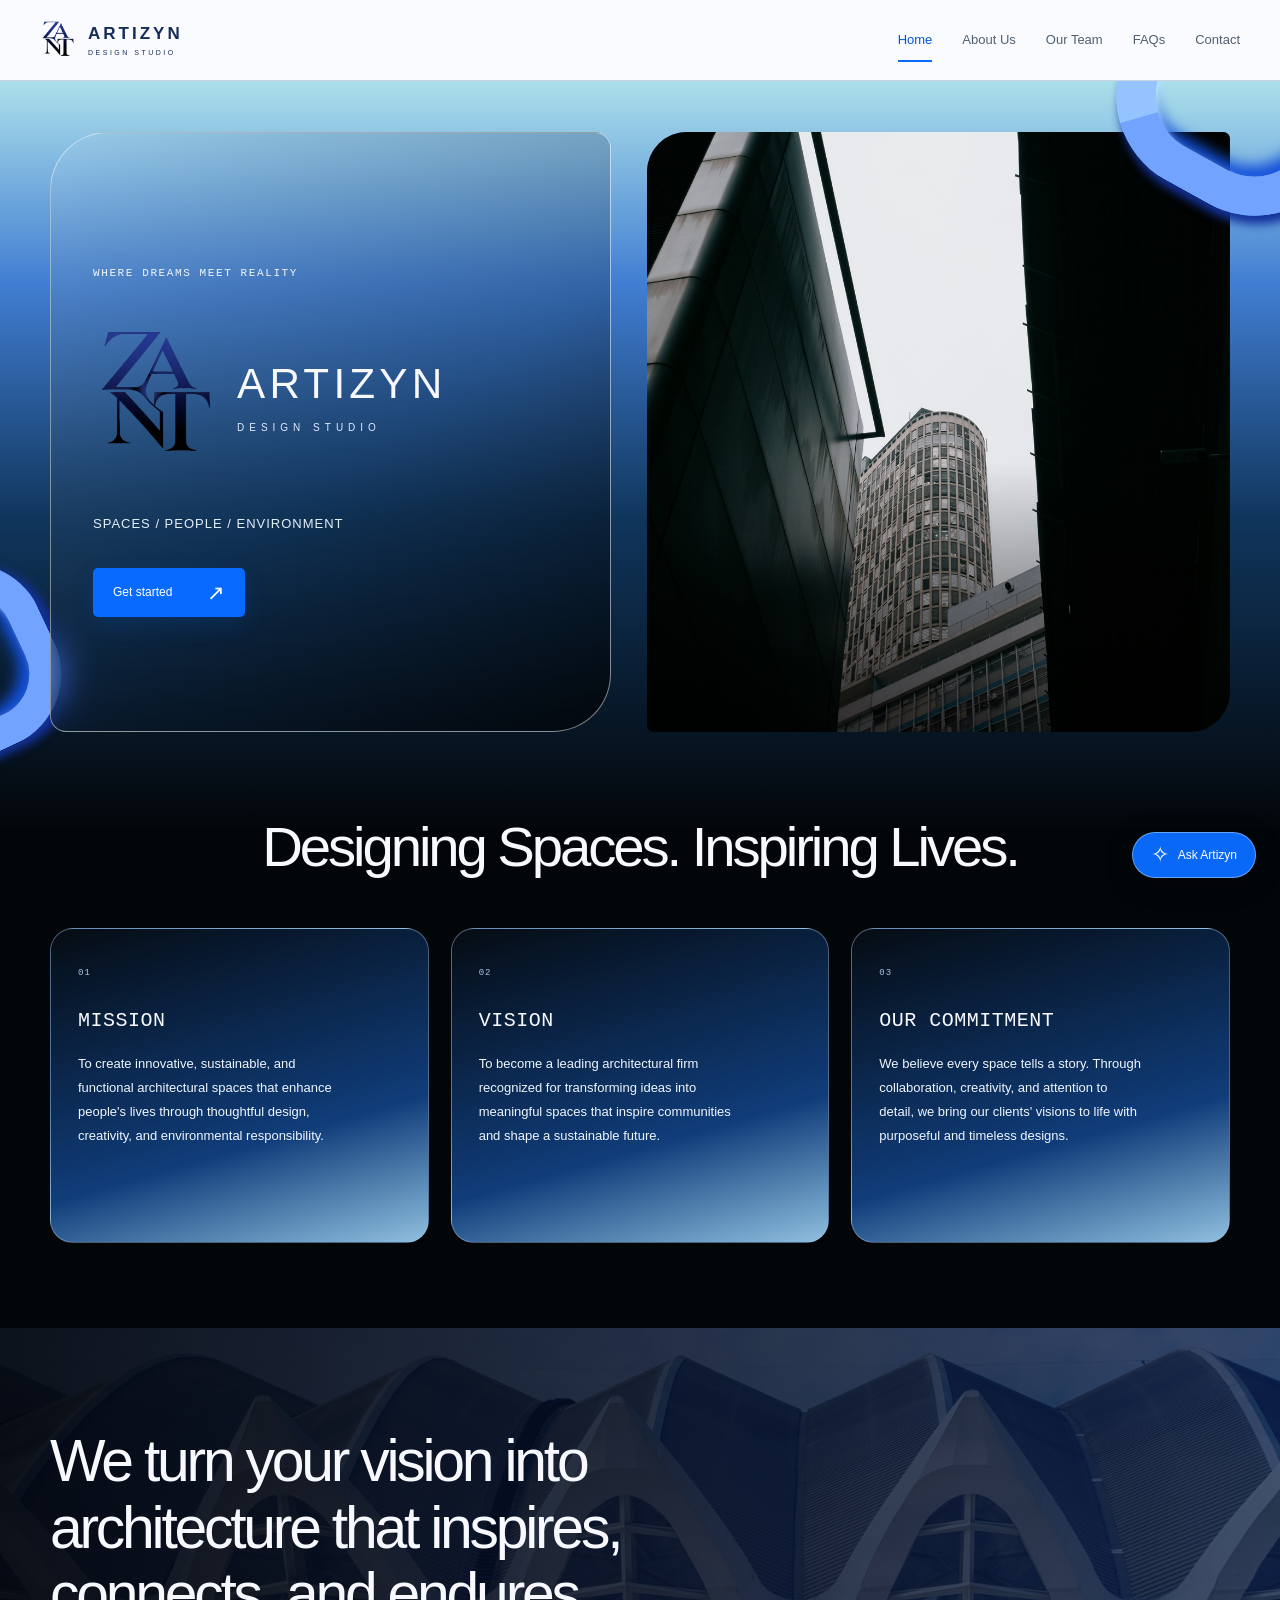
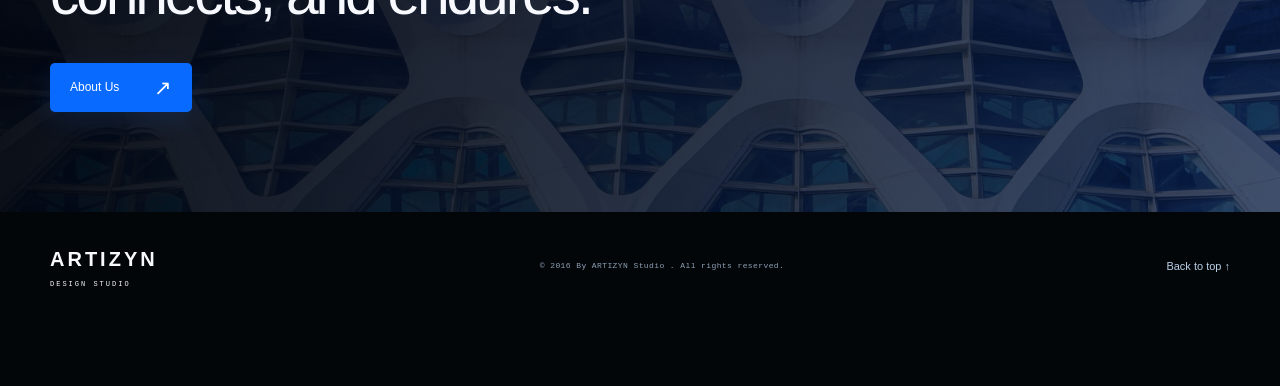
==== commit 8bfab7e7: "Update index.html" ====
--- a/index.html
+++ b/index.html
@@ -30,7 +30,7 @@
 </section>
 <section class="home-statement"><div class="statement-image"><img src="assets/d022414d84f04f4055fe163763dd8db2.jpg" alt="Sculptural architectural facade" class="" loading="lazy"></div><div class="container"><h2>We turn your vision into architecture that inspires, connects, and endures.</h2><a href="about.html" class="button button-blue">About Us <span aria-hidden="true">↗</span></a></div></section>
 </main>
-  <footer class="container site-footer"><a href="index.html" class="footer-wordmark">ARTIZYN<span>DESIGN STUDIO</span></a><p>© 2026 By ARTIZYN Studio . All rights reserved.</p><a href="#main" class="back-top">Back to top ↑</a></footer>
+  <footer class="container site-footer"><a href="index.html" class="footer-wordmark">ARTIZYN<span>DESIGN STUDIO</span></a><p>© 2016 By ARTIZYN Studio . All rights reserved.</p><a href="#main" class="back-top">Back to top ↑</a></footer>
   <div class="assistant-panel" id="assistant-panel" hidden><div class="assistant-header"><strong>Artizyn</strong><button id="assistant-close" type="button" aria-label="Close Artizyn assistant">×</button></div><iframe id="assistant-frame" title="Artizyn AI Agent and Design Helper" data-src="https://agent.jotform.com/01a19ae77b0070008f9f59770c9044ddc008/canva-chatbot-bubble" referrerpolicy="strict-origin-when-cross-origin"></iframe><a href="https://agent.jotform.com/01a19ae77b0070008f9f59770c9044ddc008/canva-chatbot-bubble" target="_blank" rel="noopener noreferrer" class="assistant-link">Open assistant in a new tab ↗</a></div>
   <button class="assistant-toggle" id="assistant-toggle" type="button" aria-expanded="false" aria-controls="assistant-panel"><span aria-hidden="true">✧</span> Ask Artizyn</button>
   <dialog id="project-dialog" aria-labelledby="dialog-title"><div class="dialog-header"><h2 id="dialog-title">Selected Works</h2><button id="dialog-close" type="button" aria-label="Close project image">Close ×</button></div><img id="dialog-image" alt=""><p id="dialog-address"></p></dialog>
